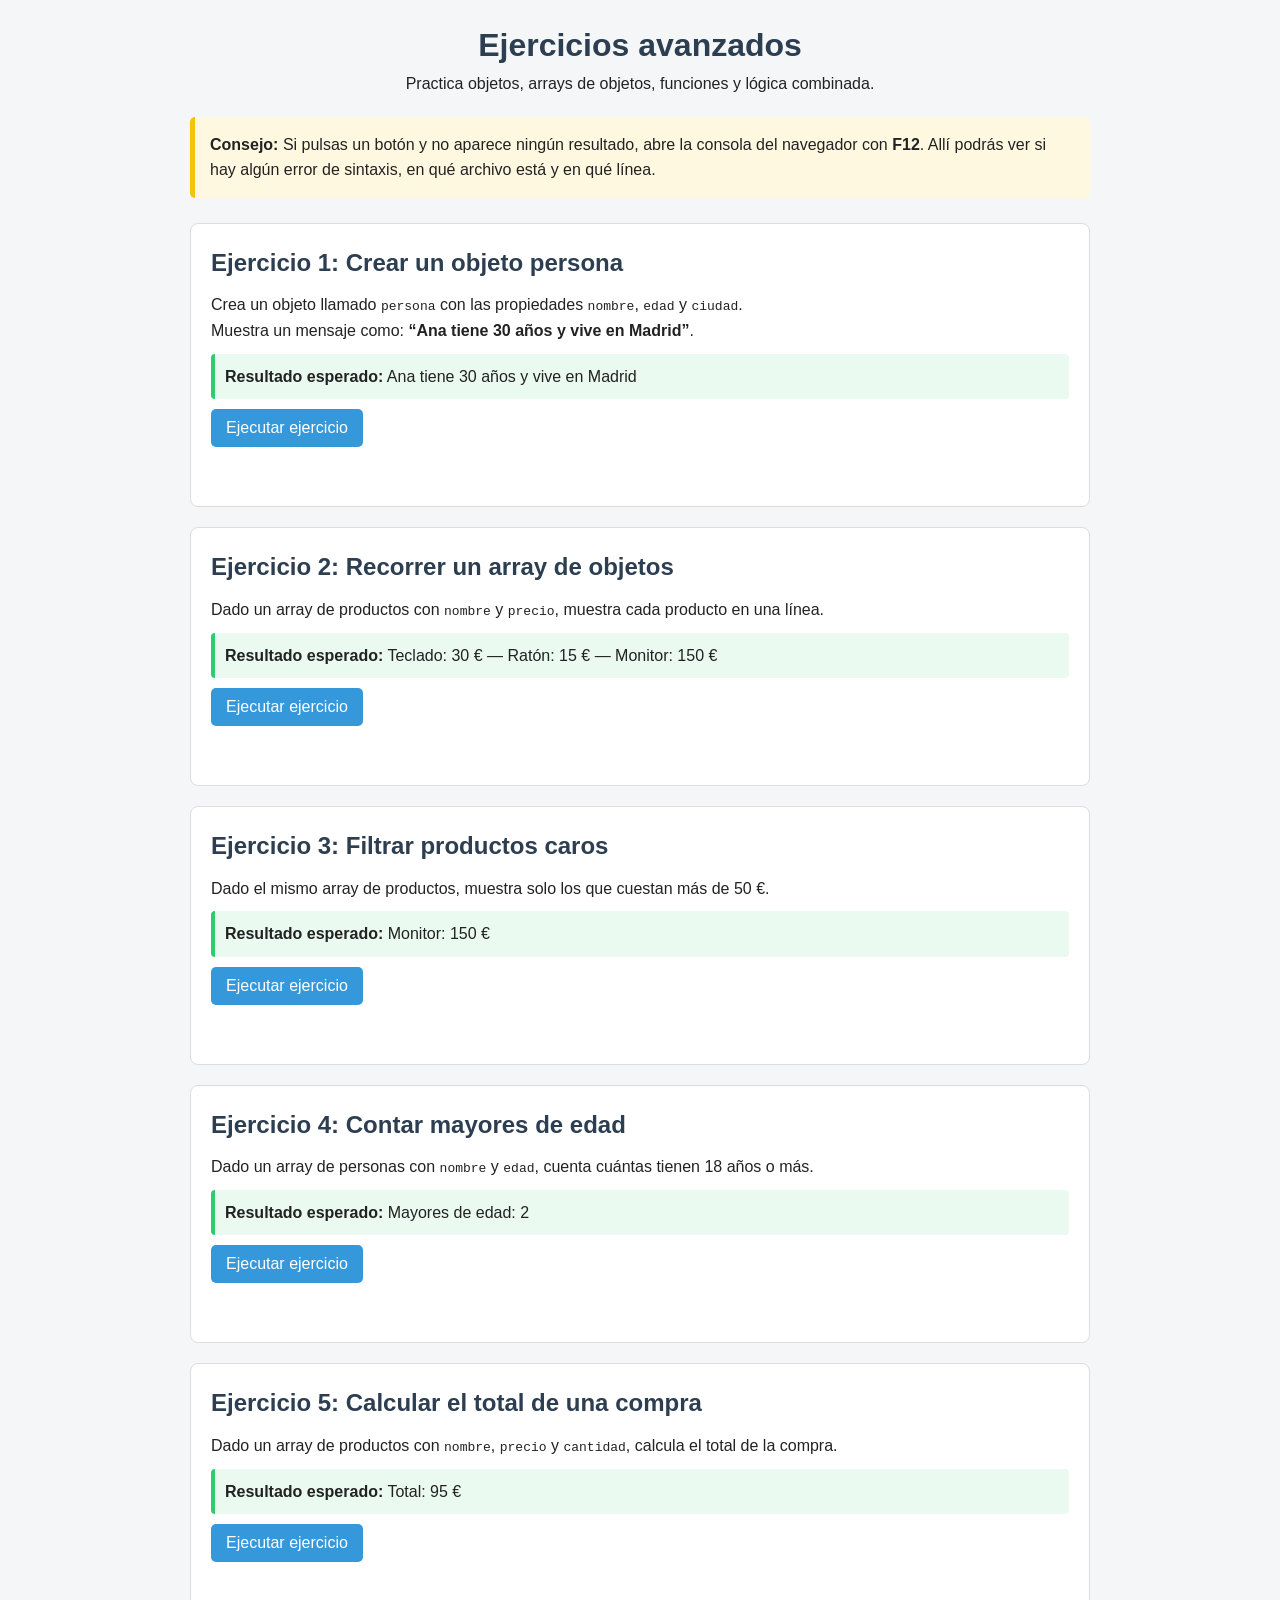
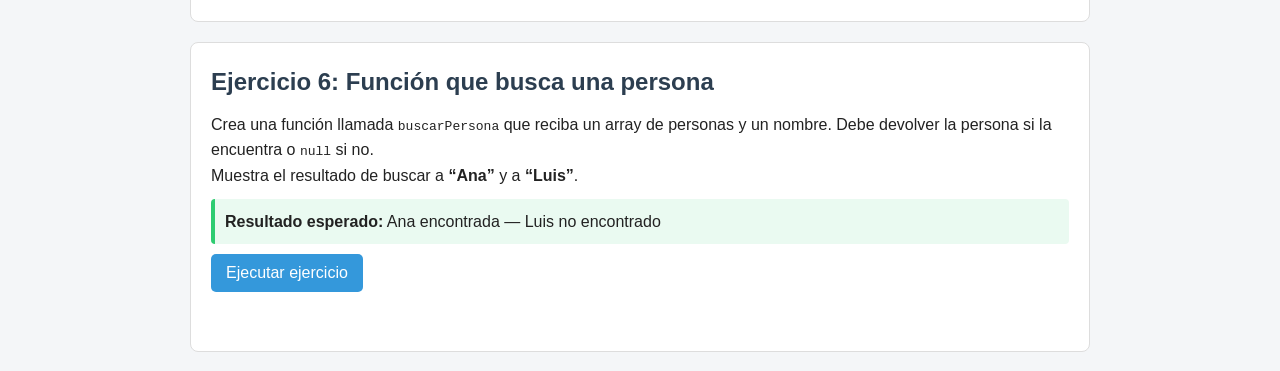
==== avanzados/index.html @ 7c7230b2 "Añade ejercicios avanzados de JavaScript" ====
<!DOCTYPE html>
<html lang="es">
<head>
  <meta charset="UTF-8">
  <meta name="viewport" content="width=device-width, initial-scale=1.0">
  <title>Ejercicios avanzados de JavaScript</title>
  <link rel="stylesheet" href="css/estilos.css">
</head>
<body>

  <header class="cabecera">
    <h1>Ejercicios avanzados</h1>
    <p>Practica objetos, arrays de objetos, funciones y lógica combinada.</p>
  </header>

  <div class="aviso">
    <p>
      <strong>Consejo:</strong>
      Si pulsas un botón y no aparece ningún resultado, abre la consola del
      navegador con <strong>F12</strong>. Allí podrás ver si hay algún error
      de sintaxis, en qué archivo está y en qué línea.
    </p>
  </div>

  <main class="contenedor">

    <section class="ejercicio" id="ejercicio1">
      <h2>Ejercicio 1: Crear un objeto persona</h2>

      <p>
        Crea un objeto llamado <code>persona</code> con las propiedades
        <code>nombre</code>, <code>edad</code> y <code>ciudad</code>.
      </p>

      <p>
        Muestra un mensaje como:
        <strong>“Ana tiene 30 años y vive en Madrid”</strong>.
      </p>

      <p class="esperado">
        <strong>Resultado esperado:</strong>
        Ana tiene 30 años y vive en Madrid
      </p>

      <button onclick="ejercicio1()">Ejecutar ejercicio</button>

      <p class="resultado" id="resultado1"></p>
    </section>

    <section class="ejercicio" id="ejercicio2">
      <h2>Ejercicio 2: Recorrer un array de objetos</h2>

      <p>
        Dado un array de productos con <code>nombre</code> y
        <code>precio</code>, muestra cada producto en una línea.
      </p>

      <p class="esperado">
        <strong>Resultado esperado:</strong>
        Teclado: 30 € — Ratón: 15 € — Monitor: 150 €
      </p>

      <button onclick="ejercicio2()">Ejecutar ejercicio</button>

      <p class="resultado" id="resultado2"></p>
    </section>

    <section class="ejercicio" id="ejercicio3">
      <h2>Ejercicio 3: Filtrar productos caros</h2>

      <p>
        Dado el mismo array de productos, muestra solo los que cuestan
        más de 50 €.
      </p>

      <p class="esperado">
        <strong>Resultado esperado:</strong> Monitor: 150 €
      </p>

      <button onclick="ejercicio3()">Ejecutar ejercicio</button>

      <p class="resultado" id="resultado3"></p>
    </section>

    <section class="ejercicio" id="ejercicio4">
      <h2>Ejercicio 4: Contar mayores de edad</h2>

      <p>
        Dado un array de personas con <code>nombre</code> y
        <code>edad</code>, cuenta cuántas tienen 18 años o más.
      </p>

      <p class="esperado">
        <strong>Resultado esperado:</strong> Mayores de edad: 2
      </p>

      <button onclick="ejercicio4()">Ejecutar ejercicio</button>

      <p class="resultado" id="resultado4"></p>
    </section>

    <section class="ejercicio" id="ejercicio5">
      <h2>Ejercicio 5: Calcular el total de una compra</h2>

      <p>
        Dado un array de productos con <code>nombre</code>,
        <code>precio</code> y <code>cantidad</code>, calcula el total
        de la compra.
      </p>

      <p class="esperado">
        <strong>Resultado esperado:</strong> Total: 95 €
      </p>

      <button onclick="ejercicio5()">Ejecutar ejercicio</button>

      <p class="resultado" id="resultado5"></p>
    </section>

    <section class="ejercicio" id="ejercicio6">
      <h2>Ejercicio 6: Función que busca una persona</h2>

      <p>
        Crea una función llamada <code>buscarPersona</code> que reciba un
        array de personas y un nombre. Debe devolver la persona si la
        encuentra o <code>null</code> si no.
      </p>

      <p>
        Muestra el resultado de buscar a <strong>“Ana”</strong> y a
        <strong>“Luis”</strong>.
      </p>

      <p class="esperado">
        <strong>Resultado esperado:</strong>
        Ana encontrada — Luis no encontrado
      </p>

      <button onclick="ejercicio6()">Ejecutar ejercicio</button>

      <p class="resultado" id="resultado6"></p>
    </section>

  </main>

  <script src="js/ejercicio1.js" defer></script>
  <script src="js/ejercicio2.js" defer></script>
  <script src="js/ejercicio3.js" defer></script>
  <script src="js/ejercicio4.js" defer></script>
  <script src="js/ejercicio5.js" defer></script>
  <script src="js/ejercicio6.js" defer></script>

</body>
</html>
---- avanzados/css/estilos.css ----
/* Reset básico */
* {
  margin: 0;
  padding: 0;
  box-sizing: border-box;
}

body {
  font-family: Arial, Helvetica, sans-serif;
  background-color: #f4f6f8;
  color: #222;
  line-height: 1.6;
  padding: 20px;
}

/* Cabecera */
.cabecera {
  text-align: center;
  margin-bottom: 20px;
}

.cabecera h1 {
  color: #2c3e50;
}

/* Aviso general */
.aviso {
  max-width: 900px;
  margin: 0 auto 25px;
  background-color: #fff8e1;
  border-left: 5px solid #f1c40f;
  padding: 15px;
  border-radius: 5px;
}

/* Contenedor principal */
.contenedor {
  max-width: 900px;
  margin: 0 auto;
  display: grid;
  gap: 20px;
}

/* Recuadro de cada ejercicio */
.ejercicio {
  background-color: #ffffff;
  border: 1px solid #dddddd;
  border-radius: 8px;
  padding: 20px;
}

.ejercicio h2 {
  color: #2c3e50;
  margin-bottom: 10px;
}

/* Resultado esperado */
.esperado {
  background-color: #eafaf1;
  border-left: 4px solid #2ecc71;
  padding: 10px;
  margin: 10px 0;
  border-radius: 4px;
}

/* Botón */
button {
  background-color: #3498db;
  color: white;
  border: none;
  padding: 10px 15px;
  border-radius: 5px;
  cursor: pointer;
  font-size: 1rem;
}

button:hover {
  background-color: #2980b9;
}

/* Resultado mostrado por JavaScript */
.resultado {
  margin-top: 15px;
  font-weight: bold;
  color: #2c3e50;
  min-height: 24px;
}

/* Responsive */
@media (max-width: 600px) {
  body {
    padding: 10px;
  }

  .ejercicio {
    padding: 15px;
  }
}
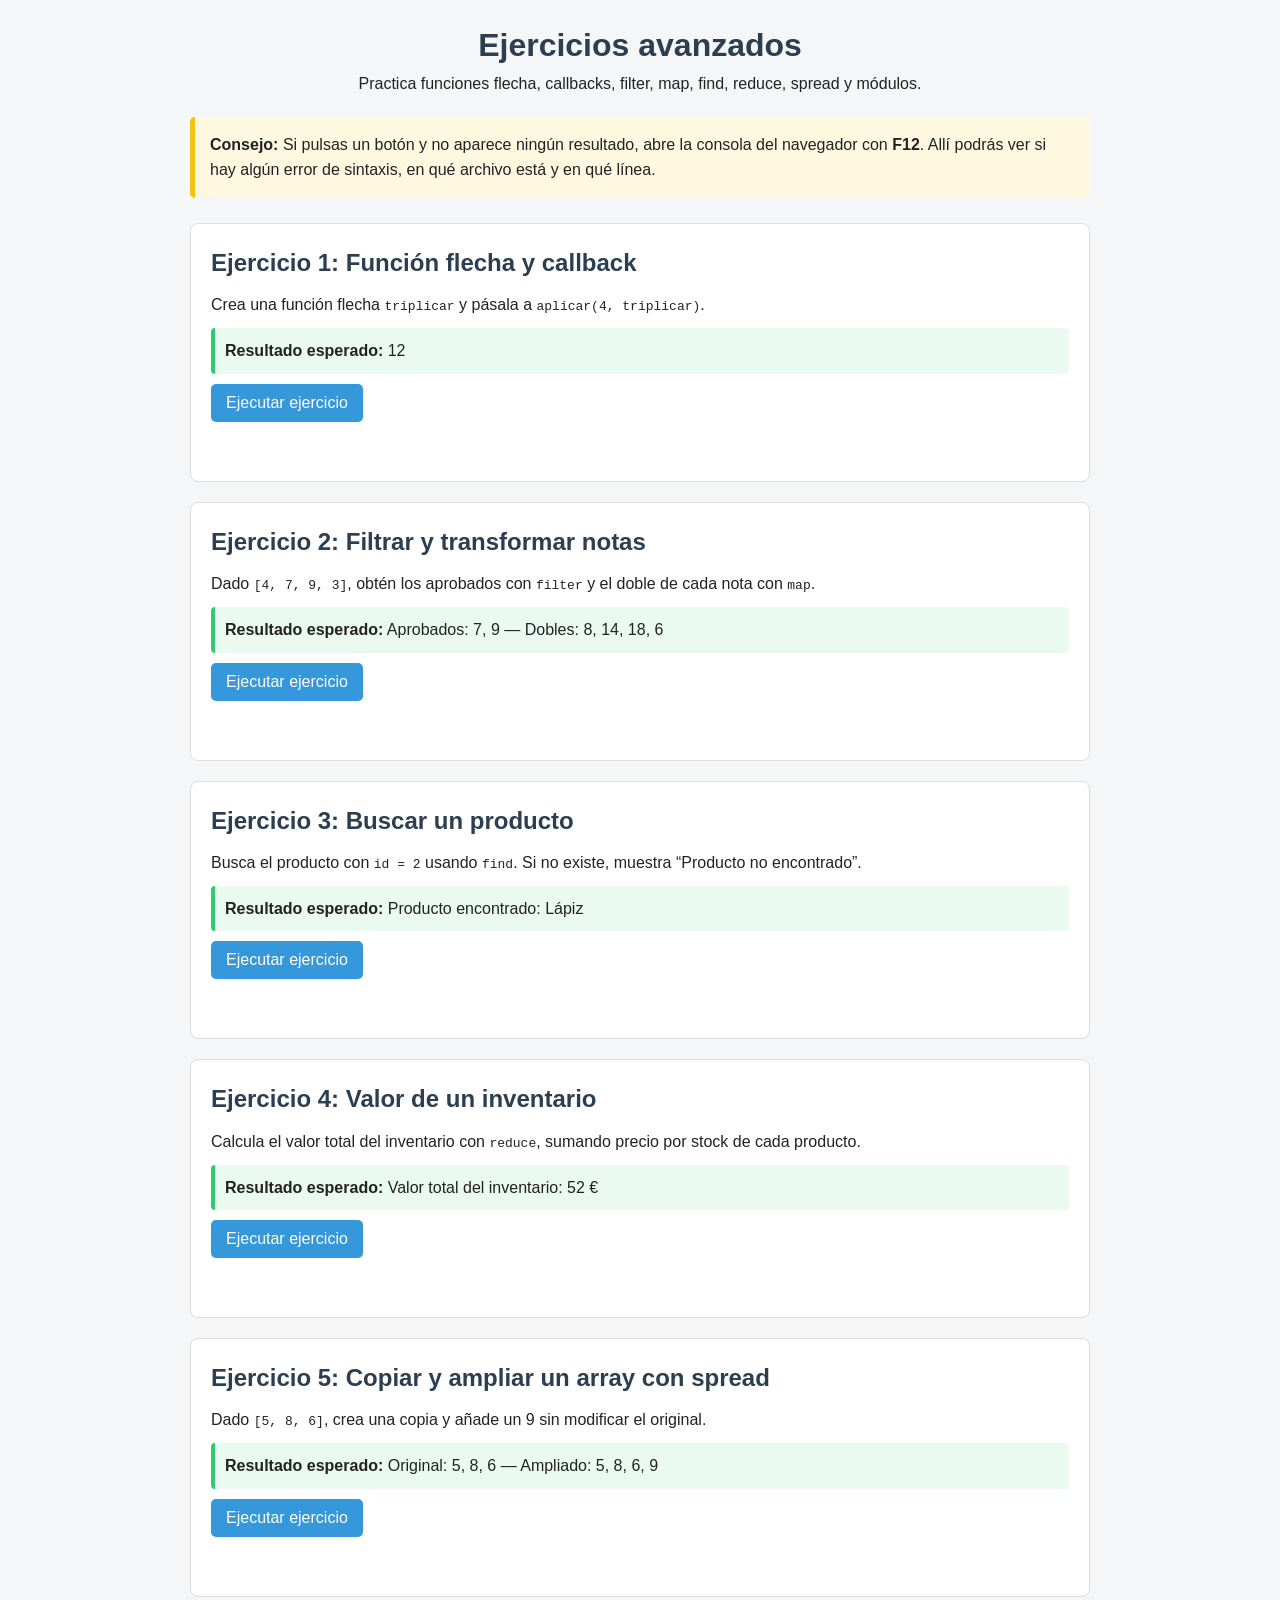
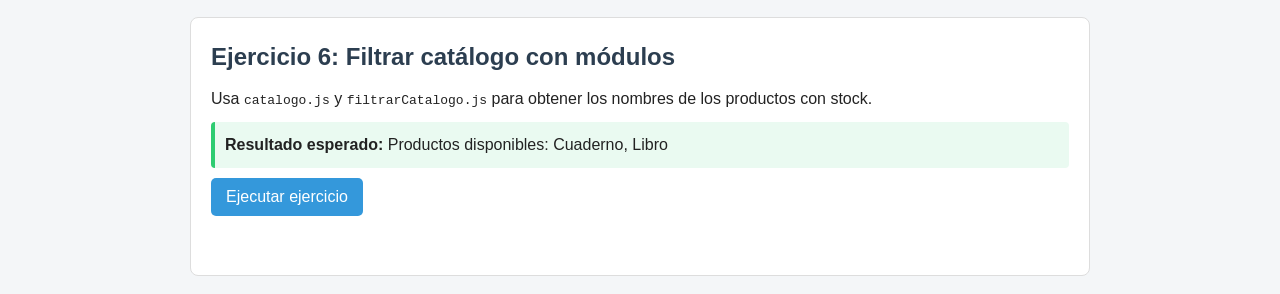
==== commit 6d02e638: "Corrige ejercicios avanzados según el plan original" ====
--- a/avanzados/index.html
+++ b/avanzados/index.html
@@ -10,7 +10,7 @@
 
   <header class="cabecera">
     <h1>Ejercicios avanzados</h1>
-    <p>Practica objetos, arrays de objetos, funciones y lógica combinada.</p>
+    <p>Practica funciones flecha, callbacks, filter, map, find, reduce, spread y módulos.</p>
   </header>
 
   <div class="aviso">
@@ -25,119 +25,50 @@
   <main class="contenedor">
 
     <section class="ejercicio" id="ejercicio1">
-      <h2>Ejercicio 1: Crear un objeto persona</h2>
-
-      <p>
-        Crea un objeto llamado <code>persona</code> con las propiedades
-        <code>nombre</code>, <code>edad</code> y <code>ciudad</code>.
-      </p>
-
-      <p>
-        Muestra un mensaje como:
-        <strong>“Ana tiene 30 años y vive en Madrid”</strong>.
-      </p>
-
-      <p class="esperado">
-        <strong>Resultado esperado:</strong>
-        Ana tiene 30 años y vive en Madrid
-      </p>
-
+      <h2>Ejercicio 1: Función flecha y callback</h2>
+      <p>Crea una función flecha <code>triplicar</code> y pásala a <code>aplicar(4, triplicar)</code>.</p>
+      <p class="esperado"><strong>Resultado esperado:</strong> 12</p>
       <button onclick="ejercicio1()">Ejecutar ejercicio</button>
-
       <p class="resultado" id="resultado1"></p>
     </section>
 
     <section class="ejercicio" id="ejercicio2">
-      <h2>Ejercicio 2: Recorrer un array de objetos</h2>
-
-      <p>
-        Dado un array de productos con <code>nombre</code> y
-        <code>precio</code>, muestra cada producto en una línea.
-      </p>
-
-      <p class="esperado">
-        <strong>Resultado esperado:</strong>
-        Teclado: 30 € — Ratón: 15 € — Monitor: 150 €
-      </p>
-
+      <h2>Ejercicio 2: Filtrar y transformar notas</h2>
+      <p>Dado <code>[4, 7, 9, 3]</code>, obtén los aprobados con <code>filter</code> y el doble de cada nota con <code>map</code>.</p>
+      <p class="esperado"><strong>Resultado esperado:</strong> Aprobados: 7, 9 — Dobles: 8, 14, 18, 6</p>
       <button onclick="ejercicio2()">Ejecutar ejercicio</button>
-
       <p class="resultado" id="resultado2"></p>
     </section>
 
     <section class="ejercicio" id="ejercicio3">
-      <h2>Ejercicio 3: Filtrar productos caros</h2>
-
-      <p>
-        Dado el mismo array de productos, muestra solo los que cuestan
-        más de 50 €.
-      </p>
-
-      <p class="esperado">
-        <strong>Resultado esperado:</strong> Monitor: 150 €
-      </p>
-
+      <h2>Ejercicio 3: Buscar un producto</h2>
+      <p>Busca el producto con <code>id = 2</code> usando <code>find</code>. Si no existe, muestra “Producto no encontrado”.</p>
+      <p class="esperado"><strong>Resultado esperado:</strong> Producto encontrado: Lápiz</p>
       <button onclick="ejercicio3()">Ejecutar ejercicio</button>
-
       <p class="resultado" id="resultado3"></p>
     </section>
 
     <section class="ejercicio" id="ejercicio4">
-      <h2>Ejercicio 4: Contar mayores de edad</h2>
-
-      <p>
-        Dado un array de personas con <code>nombre</code> y
-        <code>edad</code>, cuenta cuántas tienen 18 años o más.
-      </p>
-
-      <p class="esperado">
-        <strong>Resultado esperado:</strong> Mayores de edad: 2
-      </p>
-
+      <h2>Ejercicio 4: Valor de un inventario</h2>
+      <p>Calcula el valor total del inventario con <code>reduce</code>, sumando precio por stock de cada producto.</p>
+      <p class="esperado"><strong>Resultado esperado:</strong> Valor total del inventario: 52 €</p>
       <button onclick="ejercicio4()">Ejecutar ejercicio</button>
-
       <p class="resultado" id="resultado4"></p>
     </section>
 
     <section class="ejercicio" id="ejercicio5">
-      <h2>Ejercicio 5: Calcular el total de una compra</h2>
-
-      <p>
-        Dado un array de productos con <code>nombre</code>,
-        <code>precio</code> y <code>cantidad</code>, calcula el total
-        de la compra.
-      </p>
-
-      <p class="esperado">
-        <strong>Resultado esperado:</strong> Total: 95 €
-      </p>
-
+      <h2>Ejercicio 5: Copiar y ampliar un array con spread</h2>
+      <p>Dado <code>[5, 8, 6]</code>, crea una copia y añade un 9 sin modificar el original.</p>
+      <p class="esperado"><strong>Resultado esperado:</strong> Original: 5, 8, 6 — Ampliado: 5, 8, 6, 9</p>
       <button onclick="ejercicio5()">Ejecutar ejercicio</button>
-
       <p class="resultado" id="resultado5"></p>
     </section>
 
     <section class="ejercicio" id="ejercicio6">
-      <h2>Ejercicio 6: Función que busca una persona</h2>
-
-      <p>
-        Crea una función llamada <code>buscarPersona</code> que reciba un
-        array de personas y un nombre. Debe devolver la persona si la
-        encuentra o <code>null</code> si no.
-      </p>
-
-      <p>
-        Muestra el resultado de buscar a <strong>“Ana”</strong> y a
-        <strong>“Luis”</strong>.
-      </p>
-
-      <p class="esperado">
-        <strong>Resultado esperado:</strong>
-        Ana encontrada — Luis no encontrado
-      </p>
-
+      <h2>Ejercicio 6: Filtrar catálogo con módulos</h2>
+      <p>Usa <code>catalogo.js</code> y <code>filtrarCatalogo.js</code> para obtener los nombres de los productos con stock.</p>
+      <p class="esperado"><strong>Resultado esperado:</strong> Productos disponibles: Cuaderno, Libro</p>
       <button onclick="ejercicio6()">Ejecutar ejercicio</button>
-
       <p class="resultado" id="resultado6"></p>
     </section>
 
@@ -148,7 +79,7 @@
   <script src="js/ejercicio3.js" defer></script>
   <script src="js/ejercicio4.js" defer></script>
   <script src="js/ejercicio5.js" defer></script>
-  <script src="js/ejercicio6.js" defer></script>
+  <script type="module" src="js/ejercicio6.js" defer></script>
 
 </body>
 </html>
--- a/avanzados/css/estilos.css
+++ b/avanzados/css/estilos.css
@@ -1,9 +1,5 @@
 /* Reset básico */
-* {
-  margin: 0;
-  padding: 0;
-  box-sizing: border-box;
-}
+* { margin: 0; padding: 0; box-sizing: border-box; }
 
 body {
   font-family: Arial, Helvetica, sans-serif;
@@ -13,17 +9,9 @@
   padding: 20px;
 }
 
-/* Cabecera */
-.cabecera {
-  text-align: center;
-  margin-bottom: 20px;
-}
+.cabecera { text-align: center; margin-bottom: 20px; }
+.cabecera h1 { color: #2c3e50; }
 
-.cabecera h1 {
-  color: #2c3e50;
-}
-
-/* Aviso general */
 .aviso {
   max-width: 900px;
   margin: 0 auto 25px;
@@ -33,15 +21,8 @@
   border-radius: 5px;
 }
 
-/* Contenedor principal */
-.contenedor {
-  max-width: 900px;
-  margin: 0 auto;
-  display: grid;
-  gap: 20px;
-}
+.contenedor { max-width: 900px; margin: 0 auto; display: grid; gap: 20px; }
 
-/* Recuadro de cada ejercicio */
 .ejercicio {
   background-color: #ffffff;
   border: 1px solid #dddddd;
@@ -49,12 +30,8 @@
   padding: 20px;
 }
 
-.ejercicio h2 {
-  color: #2c3e50;
-  margin-bottom: 10px;
-}
+.ejercicio h2 { color: #2c3e50; margin-bottom: 10px; }
 
-/* Resultado esperado */
 .esperado {
   background-color: #eafaf1;
   border-left: 4px solid #2ecc71;
@@ -63,7 +40,6 @@
   border-radius: 4px;
 }
 
-/* Botón */
 button {
   background-color: #3498db;
   color: white;
@@ -74,11 +50,8 @@
   font-size: 1rem;
 }
 
-button:hover {
-  background-color: #2980b9;
-}
+button:hover { background-color: #2980b9; }
 
-/* Resultado mostrado por JavaScript */
 .resultado {
   margin-top: 15px;
   font-weight: bold;
@@ -86,13 +59,7 @@
   min-height: 24px;
 }
 
-/* Responsive */
 @media (max-width: 600px) {
-  body {
-    padding: 10px;
-  }
-
-  .ejercicio {
-    padding: 15px;
-  }
+  body { padding: 10px; }
+  .ejercicio { padding: 15px; }
 }
